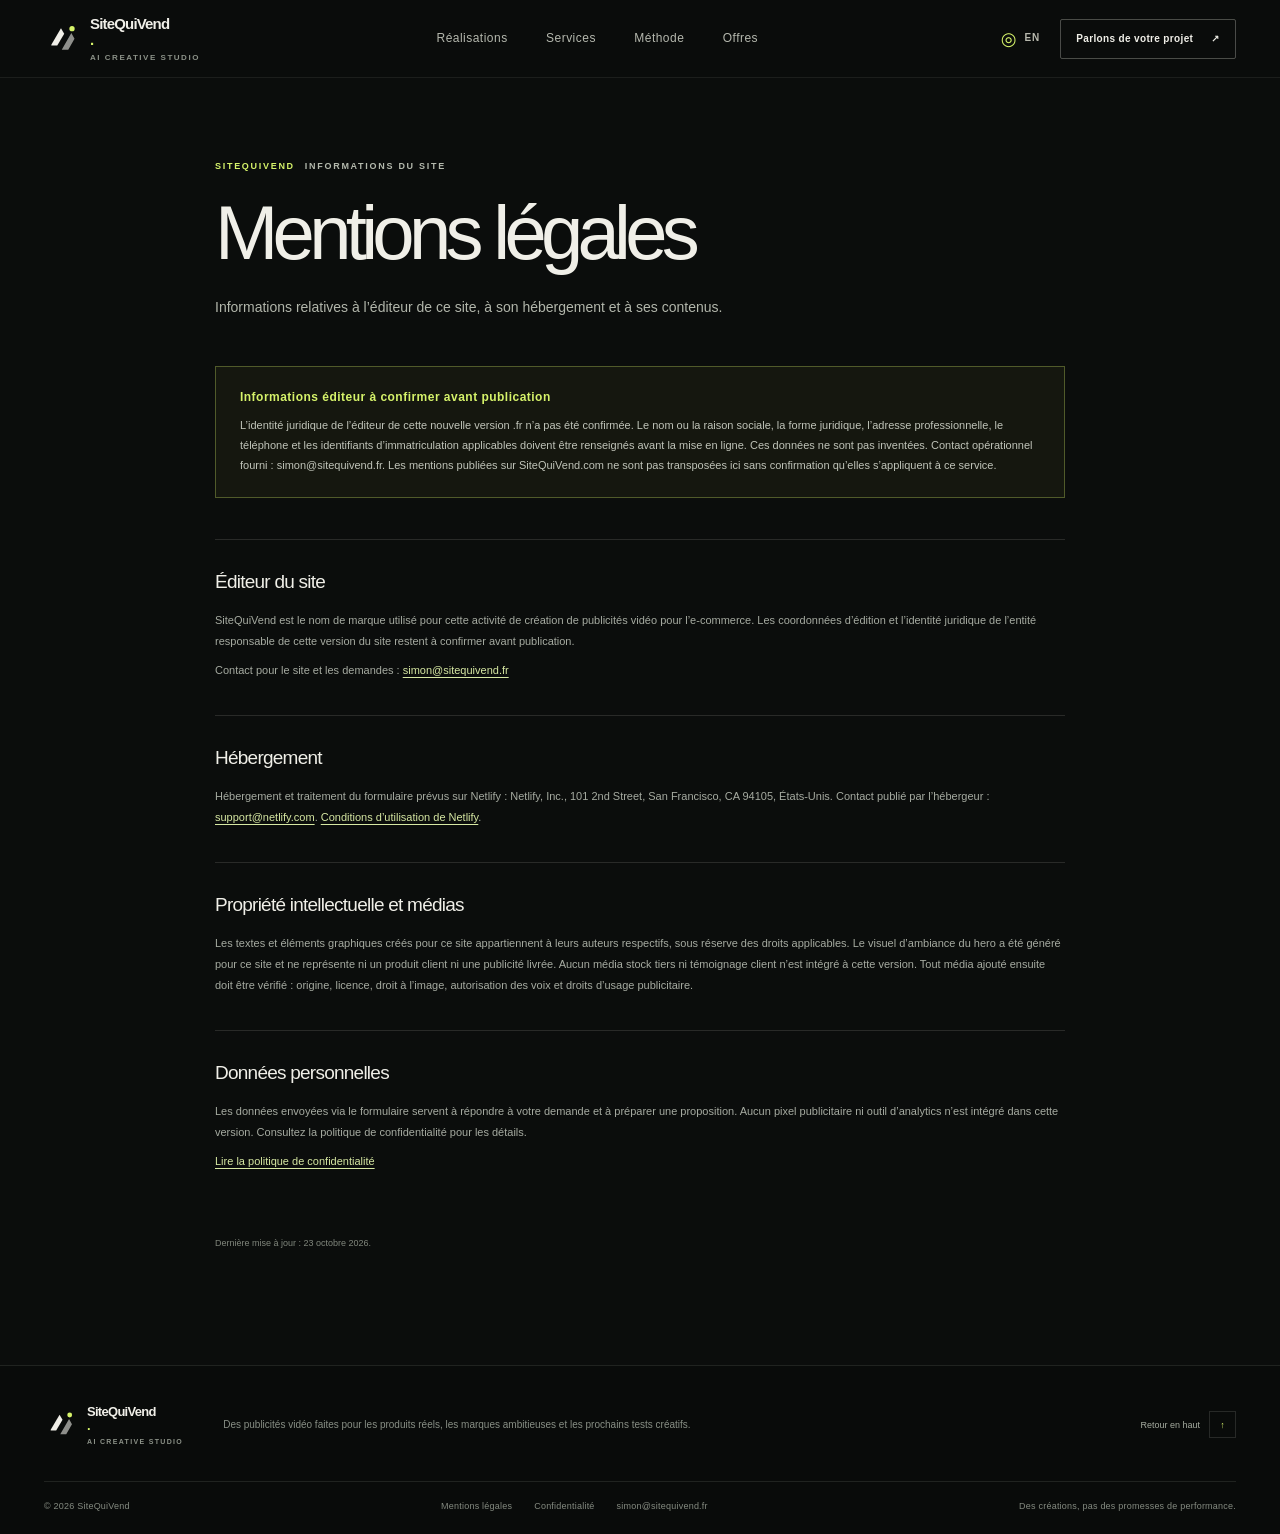
==== mentions-legales.html @ abb5e060 "Build premium bilingual SiteQuiVend video ads site Co-authored-by: arena-agent <297053741+arena-agen" ====
<!DOCTYPE html>
<html lang="fr" data-lang="fr">
<head>
  <meta charset="utf-8">
  <meta name="viewport" content="width=device-width, initial-scale=1">
  <meta name="theme-color" content="#0b0d0c">
  <meta name="description" content="Mentions légales du site SiteQuiVend, hébergement, éditeur et informations sur les médias intégrés.">
  <meta property="og:title" content="Mentions légales | SiteQuiVend">
  <meta property="og:description" content="Informations relatives à l’éditeur, à l’hébergement et aux contenus SiteQuiVend.">
  <meta property="og:type" content="website">
  <link rel="canonical" href="https://sitequivend.fr/mentions-legales.html">
  <link rel="icon" href="/assets/favicon.svg" type="image/svg+xml">
  <link rel="stylesheet" href="/styles.css">
  <script>
    try {
      const requestedLanguage = new URLSearchParams(location.search).get('lang');
      const savedLanguage = localStorage.getItem('sqv-language');
      const initialLanguage = requestedLanguage === 'en' || requestedLanguage === 'fr' ? requestedLanguage : (savedLanguage === 'en' ? 'en' : 'fr');
      document.documentElement.lang = initialLanguage;
      document.documentElement.dataset.lang = initialLanguage;
    } catch (_) { document.documentElement.lang = 'fr'; }
  </script>
  <script src="/site.js" defer></script>
  <title>Mentions légales | SiteQuiVend</title>
</head>
<body class="document-page" data-page="legal">
  <a class="skip-link" href="#main" data-i18n="skipLink">Aller au contenu</a>
  <header class="site-header" id="top">
    <div class="site-header__inner shell">
      <a class="brand" href="/" aria-label="SiteQuiVend — accueil">
        <span class="brand__mark" aria-hidden="true"><svg viewBox="0 0 42 42" fill="none"><path d="M8.5 27.8 19.8 8.5l3.8 6.4-8.1 13.8H8.5Z" fill="currentColor"/><path d="M20.7 33.5 31.9 14l3.7 6.6-7.3 12.9h-7.6Z" fill="currentColor" opacity=".58"/><circle cx="32.7" cy="8.9" r="3.1" fill="#D6F36A"/></svg></span>
        <span class="brand__wordmark">SiteQuiVend<span class="brand__period">.</span><small>AI CREATIVE STUDIO</small></span>
      </a>
      <nav class="main-nav" id="primary-navigation" aria-label="Navigation principale" data-i18n-aria="navigationLabel">
        <a href="/#work" data-i18n="nav.work">Réalisations</a><a href="/#services" data-i18n="nav.services">Services</a><a href="/#process" data-i18n="nav.process">Méthode</a><a href="/#offers" data-i18n="nav.offers">Offres</a>
      </nav>
      <div class="header-actions">
        <button class="language-switch" type="button" data-language-toggle aria-label="Passer en anglais" data-i18n-aria="languageSwitchLabel"><span class="language-switch__globe" aria-hidden="true">◎</span><span data-language-next>EN</span></button>
        <a class="button button--small button--outline header-cta" href="/#contact" data-i18n="nav.cta">Parlons de votre projet <span aria-hidden="true">↗</span></a>
        <button class="menu-toggle" type="button" aria-controls="primary-navigation" aria-expanded="false" data-menu-toggle aria-label="Ouvrir le menu" data-i18n-aria="menu.open"><span></span><span></span></button>
      </div>
    </div>
  </header>

  <main class="document-main" id="main">
    <article class="shell document-wrap">
      <p class="eyebrow"><span class="eyebrow__index">SITEQUIVEND</span><span data-i18n="legal.eyebrow">INFORMATIONS DU SITE</span></p>
      <h1 data-i18n="legal.heading">Mentions légales</h1>
      <p class="document-lead" data-i18n="legal.lead">Informations relatives à l’éditeur de ce site, à son hébergement et à ses contenus.</p>

      <aside class="document-alert" aria-labelledby="legal-alert-title">
        <h2 id="legal-alert-title" data-i18n="legal.alertTitle">Informations éditeur à confirmer avant publication</h2>
        <p data-i18n="legal.alertText">L’identité juridique de l’éditeur de cette nouvelle version .fr n’a pas été confirmée. Le nom ou la raison sociale, la forme juridique, l’adresse professionnelle, le téléphone et les identifiants d’immatriculation applicables doivent être renseignés avant la mise en ligne. Ces données ne sont pas inventées. Contact opérationnel fourni : simon@sitequivend.fr. Les mentions publiées sur SiteQuiVend.com ne sont pas transposées ici sans confirmation qu’elles s’appliquent à ce service.</p>
      </aside>

      <section class="document-section">
        <h2 data-i18n="legal.editorTitle">Éditeur du site</h2>
        <p data-i18n="legal.editorText">SiteQuiVend est le nom de marque utilisé pour cette activité de création de publicités vidéo pour l’e-commerce. Les coordonnées d’édition et l’identité juridique de l’entité responsable de cette version du site restent à confirmer avant publication.</p>
        <p><span data-i18n="legal.contactText">Contact pour le site et les demandes :</span> <a href="mailto:simon@sitequivend.fr">simon@sitequivend.fr</a></p>
      </section>

      <section class="document-section">
        <h2 data-i18n="legal.hostTitle">Hébergement</h2>
        <p><span data-i18n="legal.hostText">Hébergement et traitement du formulaire prévus sur Netlify : Netlify, Inc., 101 2nd Street, San Francisco, CA 94105, États-Unis. Contact publié par l’hébergeur :</span> <a href="mailto:support@netlify.com">support@netlify.com</a>. <a href="https://www.netlify.com/legal/terms-of-use/" target="_blank" rel="noopener noreferrer" data-i18n="legal.hostLink">Conditions d’utilisation de Netlify</a>.</p>
      </section>

      <section class="document-section">
        <h2 data-i18n="legal.ipTitle">Propriété intellectuelle et médias</h2>
        <p data-i18n="legal.ipText">Les textes et éléments graphiques créés pour ce site appartiennent à leurs auteurs respectifs, sous réserve des droits applicables. Le visuel d’ambiance du hero a été généré pour ce site et ne représente ni un produit client ni une publicité livrée. Aucun média stock tiers ni témoignage client n’est intégré à cette version. Tout média ajouté ensuite doit être vérifié : origine, licence, droit à l’image, autorisation des voix et droits d’usage publicitaire.</p>
      </section>

      <section class="document-section">
        <h2 data-i18n="legal.dataTitle">Données personnelles</h2>
        <p data-i18n="legal.dataText">Les données envoyées via le formulaire servent à répondre à votre demande et à préparer une proposition. Aucun pixel publicitaire ni outil d’analytics n’est intégré dans cette version. Consultez la politique de confidentialité pour les détails.</p>
        <p><a href="/confidentialite.html" data-i18n="legal.dataLink">Lire la politique de confidentialité</a></p>
      </section>
      <p class="document-meta" data-i18n="legal.updated">Dernière mise à jour : 23 octobre 2026.</p>
    </article>
  </main>

  <footer class="site-footer">
    <div class="shell">
      <div class="site-footer__main">
        <a class="brand brand--footer" href="/" aria-label="SiteQuiVend — accueil"><span class="brand__mark" aria-hidden="true"><svg viewBox="0 0 42 42" fill="none"><path d="M8.5 27.8 19.8 8.5l3.8 6.4-8.1 13.8H8.5Z" fill="currentColor"/><path d="M20.7 33.5 31.9 14l3.7 6.6-7.3 12.9h-7.6Z" fill="currentColor" opacity=".58"/><circle cx="32.7" cy="8.9" r="3.1" fill="#D6F36A"/></svg></span><span class="brand__wordmark">SiteQuiVend<span class="brand__period">.</span><small>AI CREATIVE STUDIO</small></span></a>
        <p data-i18n="footer.tagline">Des publicités vidéo faites pour les produits réels, les marques ambitieuses et les prochains tests créatifs.</p>
        <a class="footer-top-link" href="#top"><span data-i18n="footer.top">Retour en haut</span><span aria-hidden="true">↑</span></a>
      </div>
      <div class="site-footer__bottom"><span>© <span data-current-year>2026</span> SiteQuiVend</span><div class="footer-links"><a href="/mentions-legales.html" data-i18n="footer.legal">Mentions légales</a><a href="/confidentialite.html" data-i18n="footer.privacy">Confidentialité</a><a href="mailto:simon@sitequivend.fr">simon@sitequivend.fr</a></div><span data-i18n="footer.credit">Des créations, pas des promesses de performance.</span></div>
    </div>
  </footer>
</body>
</html>
---- styles.css ----
@charset "UTF-8";

:root {
  color-scheme: dark;
  --ink: #0b0d0c;
  --ink-2: #101311;
  --surface: #151916;
  --surface-soft: #1a1f1b;
  --paper: #eeede5;
  --paper-muted: #b8b9ae;
  --text: #f0efe8;
  --muted: #a0a49a;
  --muted-dim: #737970;
  --line: rgba(235, 239, 227, .13);
  --line-strong: rgba(235, 239, 227, .24);
  --accent: #d6f36a;
  --accent-dark: #10140c;
  --copper: #c97947;
  --serif: "Iowan Old Style", "Baskerville Old Face", "Palatino Linotype", "Book Antiqua", Georgia, serif;
  --sans: Inter, "Helvetica Neue", Helvetica, Arial, system-ui, sans-serif;
  --shell: min(1240px, calc(100% - 88px));
  --header-height: 78px;
}

* { box-sizing: border-box; }
html { scroll-behavior: smooth; scroll-padding-top: calc(var(--header-height) + 22px); background: var(--ink); }
body { margin: 0; min-width: 320px; background: var(--ink); color: var(--text); font-family: var(--sans); font-size: 15px; line-height: 1.65; -webkit-font-smoothing: antialiased; text-rendering: optimizeLegibility; }
body, button, input, select, textarea { font-family: var(--sans); }
img, svg { display: block; max-width: 100%; }
[hidden] { display: none !important; }
button, input, select, textarea { font: inherit; }
a { color: inherit; text-decoration: none; }
button, a, summary { -webkit-tap-highlight-color: transparent; }
button { color: inherit; }
::selection { background: var(--accent); color: var(--ink); }
.shell { width: var(--shell); margin-inline: auto; }

.skip-link { position: fixed; z-index: 1000; inset: 12px auto auto 12px; transform: translateY(-150%); padding: 11px 16px; background: var(--accent); color: var(--ink); font-weight: 700; border-radius: 2px; }
.skip-link:focus { transform: translateY(0); }

.site-header { position: sticky; z-index: 50; inset-block-start: 0; height: var(--header-height); background: rgba(11, 13, 12, .88); border-bottom: 1px solid rgba(235, 239, 227, .08); backdrop-filter: blur(18px); -webkit-backdrop-filter: blur(18px); }
.site-header__inner { height: 100%; display: flex; align-items: center; justify-content: space-between; gap: 28px; }
.brand { display: inline-flex; align-items: center; gap: 10px; flex: 0 0 auto; color: var(--text); }
.brand__mark { width: 36px; height: 36px; display: grid; place-items: center; color: var(--text); }
.brand__mark svg { width: 100%; height: 100%; }
.brand__wordmark { display: grid; font-size: 15px; line-height: 1.1; font-weight: 720; letter-spacing: -.055em; }
.brand__period { color: var(--accent); }
.brand__wordmark small { margin-top: 5px; color: #8c9288; font-size: 8px; line-height: 1; font-weight: 600; letter-spacing: .19em; }
.main-nav { display: flex; align-items: center; justify-content: center; gap: clamp(18px, 3vw, 42px); margin-inline: auto; }
.main-nav a { position: relative; color: #b5b8ae; font-size: 12px; letter-spacing: .04em; transition: color .2s ease; }
.main-nav a::after { content: ""; position: absolute; inset: auto 0 -7px; height: 1px; background: var(--accent); transform: scaleX(0); transform-origin: right; transition: transform .24s ease; }
.main-nav a:hover, .main-nav a:focus-visible { color: var(--text); }
.main-nav a:hover::after, .main-nav a:focus-visible::after { transform: scaleX(1); transform-origin: left; }
.header-actions { display: flex; align-items: center; gap: 14px; }
.language-switch { display: inline-flex; align-items: center; gap: 7px; min-height: 42px; padding: 0 6px; border: 0; background: none; color: var(--paper-muted); font-size: 10px; font-weight: 700; letter-spacing: .1em; cursor: pointer; transition: color .2s ease; }
.language-switch:hover { color: var(--accent); }
.language-switch__globe { font-size: 18px; line-height: 1; color: var(--accent); }
.menu-toggle { display: none; width: 42px; height: 42px; padding: 11px 9px; border: 1px solid var(--line); background: transparent; cursor: pointer; }
.menu-toggle span { display: block; height: 1px; width: 100%; background: var(--text); transition: transform .2s ease; }
.menu-toggle span + span { margin-top: 6px; width: 72%; margin-left: auto; }
.menu-toggle[aria-expanded="true"] span:first-child { transform: translateY(3.5px) rotate(45deg); }
.menu-toggle[aria-expanded="true"] span + span { width: 100%; transform: translateY(-3.5px) rotate(-45deg); }

.button { display: inline-flex; align-items: center; justify-content: center; gap: 18px; min-height: 55px; padding: 0 22px; border: 1px solid transparent; border-radius: 2px; font-size: 11px; font-weight: 700; line-height: 1.2; letter-spacing: .035em; transition: color .22s ease, background .22s ease, border-color .22s ease, transform .22s ease; cursor: pointer; }
.button:hover { transform: translateY(-2px); }
.button:focus-visible, .language-switch:focus-visible, .menu-toggle:focus-visible, a:focus-visible, summary:focus-visible, input:focus-visible, select:focus-visible, textarea:focus-visible { outline: 2px solid var(--accent); outline-offset: 3px; }
.button--accent { color: var(--accent-dark); background: var(--accent); }
.button--accent:hover { background: #e2ff8a; }
.button--outline { color: var(--text); border-color: rgba(239, 239, 229, .28); background: transparent; }
.button--outline:hover { border-color: var(--accent); color: var(--accent); }
.button--small { min-height: 40px; padding: 0 15px; font-size: 10px; }
.button__arrow { font-size: 16px; font-weight: 400; line-height: .9; transition: transform .2s ease; }
.button:hover .button__arrow { transform: translate(2px, -2px); }
.button--full { width: 100%; justify-content: space-between; }
.text-link { display: inline-flex; align-items: center; gap: 12px; color: var(--text); font-size: 11px; font-weight: 650; transition: color .2s ease; }
.text-link span:last-child { color: var(--accent); font-size: 17px; transition: transform .2s ease; }
.text-link:hover { color: var(--accent); }
.text-link:hover span:last-child { transform: translateY(3px); }
.text-link--small { font-size: 10px; }
.text-link--small span:last-child { font-size: 14px; }

.hero { position: relative; min-height: min(760px, calc(100svh - var(--header-height))); min-height: max(660px, min(760px, calc(100svh - var(--header-height)))); overflow: hidden; isolation: isolate; background: #0c0e0c; }
.hero::before { content: ""; position: absolute; z-index: -1; inset: 0; background: linear-gradient(90deg, rgba(11, 13, 12, .98) 0%, rgba(11, 13, 12, .91) 35%, rgba(11, 13, 12, .32) 67%, rgba(11, 13, 12, .12) 100%), linear-gradient(0deg, rgba(11, 13, 12, .84) 0%, transparent 28%, transparent 76%, rgba(11, 13, 12, .35) 100%); }
.hero__image-wrap { position: absolute; z-index: -2; inset: 0; display: flex; align-items: center; justify-content: flex-end; overflow: hidden; }
.hero__image { position: absolute; right: -1.5%; top: 50%; width: min(79vw, 1320px); height: auto; max-width: none; transform: translateY(-50%); object-fit: cover; object-position: center right; filter: saturate(.85) contrast(1.02); animation: image-arrive 1.5s cubic-bezier(.2,.7,.2,1) both; }
.hero__grid-lines { position: absolute; z-index: -1; inset: 0; opacity: .13; pointer-events: none; background-image: linear-gradient(to right, transparent calc(25% - 1px), rgba(255,255,255,.22) 25%, transparent calc(25% + 1px), transparent calc(50% - 1px), rgba(255,255,255,.18) 50%, transparent calc(50% + 1px), transparent calc(75% - 1px), rgba(255,255,255,.2) 75%, transparent calc(75% + 1px)); mask-image: linear-gradient(90deg, #000, transparent 75%); }
.hero__inner { position: relative; min-height: inherit; display: grid; grid-template-columns: minmax(0, 1.16fr) minmax(230px, .84fr); align-items: center; padding-top: 52px; padding-bottom: 108px; }
.hero__copy { position: relative; z-index: 2; max-width: 735px; padding-top: 10px; }
.eyebrow { display: flex; align-items: center; gap: 10px; margin: 0 0 26px; color: #b4b9ad; font-size: 9px; font-weight: 700; letter-spacing: .19em; line-height: 1.4; }
.eyebrow__dot { width: 6px; height: 6px; border-radius: 50%; background: var(--accent); box-shadow: 0 0 13px rgba(214, 243, 106, .65); }
.eyebrow__index { color: var(--accent); }
.hero h1 { max-width: 740px; margin: 0; font-size: clamp(48px, 6.5vw, 88px); font-weight: 560; letter-spacing: -.072em; line-height: .99; }
.hero__italic { color: var(--accent); font-family: var(--serif); font-weight: 400; font-style: italic; letter-spacing: -.075em; }
.hero__lead { max-width: 480px; margin: 28px 0 0; color: #c5c7be; font-size: 14px; line-height: 1.8; }
.hero__actions { display: flex; align-items: center; gap: 30px; margin-top: 31px; }
.hero__footnote { display: flex; align-items: center; gap: 9px; margin-top: 28px; color: #8b9087; font-size: 9px; letter-spacing: .05em; }
.hero__footnote-mark { color: var(--accent); font-size: 15px; }
.hero__side { align-self: end; justify-self: end; width: min(290px, 100%); margin-bottom: 25px; padding: 17px 0 0 21px; border-left: 1px solid rgba(232, 236, 223, .33); text-shadow: 0 2px 16px rgba(0,0,0,.5); }
.hero__side-top { display: flex; justify-content: space-between; gap: 20px; color: #d4d3c9; font-size: 8px; font-weight: 650; letter-spacing: .14em; }
.hero__side-top span:first-child { color: var(--accent); }
.hero__specs { display: flex; gap: 35px; margin-top: 25px; }
.hero__spec { display: grid; }
.hero__spec strong { font-size: 25px; font-weight: 480; letter-spacing: -.055em; line-height: 1.15; }
.hero__spec strong span { color: var(--accent); font-size: 17px; }
.hero__spec small { margin-top: 4px; color: #bdc0b7; font-size: 9px; letter-spacing: .04em; }
.hero__image-caption { display: flex; align-items: center; gap: 8px; margin-top: 29px; color: #bdc0b7; font-size: 8px; letter-spacing: .055em; }
.caption-line { width: 20px; height: 1px; background: var(--accent); }
.hero__scroll { position: absolute; left: calc((100% - var(--shell)) / 2); bottom: 30px; display: flex; align-items: center; gap: 12px; color: #848a80; font-size: 8px; letter-spacing: .22em; }
.hero__scroll span:first-child { width: 1px; height: 35px; background: linear-gradient(var(--accent), transparent); animation: scroll-hint 1.4s ease-in-out infinite; }

.ticker { overflow: hidden; border-block: 1px solid var(--line); background: #101311; }
.ticker__track { width: max-content; min-height: 57px; display: flex; align-items: center; gap: 29px; padding-inline: 15px; animation: ticker 40s linear infinite; }
.ticker__track span { color: #d7d9d1; font-size: 9px; font-weight: 680; letter-spacing: .19em; white-space: nowrap; }
.ticker__track i { width: 6px; height: 6px; flex: 0 0 6px; border: 1px solid var(--accent); border-radius: 50%; }

.section { padding: 125px 0; }
.work-section { background: var(--ink); }
.section-heading { margin-bottom: 50px; }
.section-heading--split { display: grid; grid-template-columns: 1.15fr .75fr; align-items: end; gap: 100px; }
.section-heading--split .section-heading__aside { max-width: 390px; padding-bottom: 8px; }
.section-heading__aside p { margin: 0 0 23px; color: var(--muted); font-size: 12px; line-height: 1.85; }
.section-heading h2, .process-intro h2, .faq-heading h2, .contact-copy h2 { max-width: 780px; margin: 0; color: var(--text); font-size: clamp(40px, 5.1vw, 65px); font-weight: 540; letter-spacing: -.07em; line-height: 1.03; }
.heading-serif { color: #d4d5c9; font-family: var(--serif); font-weight: 400; font-style: italic; letter-spacing: -.065em; }
.section-intro { max-width: 570px; margin: 24px 0 0; color: var(--muted); font-size: 13px; line-height: 1.85; }
.tiny-status { display: inline-flex; align-items: center; gap: 8px; color: #a5aa9e; font-size: 8px; font-weight: 650; letter-spacing: .13em; }
.tiny-status__dot { width: 6px; height: 6px; border-radius: 50%; background: var(--accent); }

.work-grid { display: grid; grid-template-columns: repeat(2, minmax(0, 1fr)); gap: 38px 22px; }
.work-card { min-width: 0; }
.work-card--feature { grid-column: 1 / -1; }
.work-card__visual { position: relative; min-height: 280px; aspect-ratio: 1.25 / 1; overflow: hidden; isolation: isolate; border: 1px solid rgba(234, 238, 226, .11); background: #131614; }
.work-card--feature .work-card__visual { min-height: 365px; aspect-ratio: 2.5 / 1; }
.work-card__visual::before { content: ""; position: absolute; z-index: -1; inset: 0; opacity: .55; background: repeating-linear-gradient(135deg, rgba(255,255,255,.025) 0 1px, transparent 1px 8px); }
.work-card__visual--brand { background: radial-gradient(ellipse at 73% 47%, rgba(186, 103, 56, .27), transparent 39%), linear-gradient(112deg, #151714 0%, #171714 45%, #211713 100%); }
.work-card__visual--ugc { background: radial-gradient(ellipse at 57% 45%, rgba(199, 216, 146, .16), transparent 41%), linear-gradient(135deg, #171a17, #121613 70%, #131715); }
.work-card__visual--morph { background: radial-gradient(ellipse at 46% 56%, rgba(110, 117, 168, .19), transparent 42%), linear-gradient(132deg, #151716, #17191c 55%, #111312); }
.work-card__visual-top, .work-card__visual-bottom { position: absolute; z-index: 2; left: 20px; right: 20px; display: flex; justify-content: space-between; align-items: center; color: #a6aaa0; font-size: 8px; font-weight: 650; letter-spacing: .15em; }
.work-card__visual-top { top: 17px; }
.work-card__visual-bottom { bottom: 16px; color: #c4c6bd; }
.work-card__number { color: var(--accent); font-size: 10px; }
.work-card__slot { display: inline-flex; align-items: center; gap: 7px; color: #d3d4cc; }
.work-card__slot i { width: 5px; height: 5px; border-radius: 50%; background: var(--accent); }
.work-graphic { position: absolute; inset: 0; display: grid; place-items: center; }
.work-graphic--brand { overflow: hidden; }
.work-graphic__ring { position: absolute; width: clamp(205px, 32vw, 410px); aspect-ratio: 1; border: 1px solid rgba(222, 185, 148, .28); border-radius: 50%; box-shadow: 0 0 60px rgba(191, 107, 58, .08), inset 0 0 40px rgba(188, 116, 68, .07); }
.work-graphic__ring::after { content: ""; position: absolute; inset: 11%; border: 1px solid rgba(222, 185, 148, .12); border-radius: inherit; }
.work-graphic__line { position: absolute; width: 74%; height: 1px; background: linear-gradient(90deg, transparent, rgba(228, 190, 153, .4), transparent); transform: rotate(-24deg); }
.work-graphic__word { color: rgba(239, 226, 209, .73); font-family: var(--serif); font-size: clamp(90px, 13vw, 190px); font-weight: 400; letter-spacing: -.11em; line-height: 1; }
.work-graphic__timer { position: absolute; top: 28%; right: 23%; padding: 9px 13px; border: 1px solid rgba(230, 227, 215, .32); color: #e6e1d6; font-size: 10px; letter-spacing: .1em; }
.work-graphic--ugc { transform: translateY(4px); }
.ugc-orbit { position: absolute; width: 170px; aspect-ratio: 1; border: 1px solid rgba(214, 243, 106, .24); border-radius: 44% 56% 52% 48%; transform: rotate(42deg); animation: slow-orbit 16s linear infinite; }
.ugc-orbit--inner { width: 122px; border-color: rgba(214, 243, 106, .43); border-radius: 53% 47% 43% 57%; transform: rotate(-26deg); animation-direction: reverse; }
.ugc-core { display: grid; place-items: center; width: 75px; height: 75px; border: 1px solid rgba(214, 243, 106, .42); border-radius: 50%; color: var(--accent); font-family: var(--serif); font-size: 24px; font-style: italic; }
.ugc-caption { position: absolute; margin-top: 163px; color: #9aa094; font-size: 8px; letter-spacing: .23em; }
.morph-frame { position: absolute; width: 112px; height: 156px; border: 1px solid rgba(191, 197, 230, .47); border-radius: 54px 54px 3px 3px; transform: rotate(-24deg) translateX(-62px) scale(.82); opacity: .35; }
.morph-frame--two { transform: rotate(0deg) translateX(0) scale(.92); opacity: .58; border-color: rgba(214, 243, 106, .45); }
.morph-frame--three { transform: rotate(24deg) translateX(62px) scale(1.02); opacity: .35; }
.morph-center { z-index: 1; display: grid; place-items: center; width: 43px; height: 43px; border-radius: 50%; background: rgba(214, 243, 106, .95); color: #151810; font-size: 17px; box-shadow: 0 0 22px rgba(214,243,106,.14); }
.work-card__copy { display: flex; align-items: flex-start; justify-content: space-between; gap: 22px; padding: 19px 2px 0; }
.work-card__category { margin: 0 0 7px; color: var(--accent); font-size: 8px; font-weight: 700; letter-spacing: .16em; }
.work-card__copy h3 { margin: 0; font-size: 17px; font-weight: 560; letter-spacing: -.035em; }
.work-card__copy > p { max-width: 270px; margin: 1px 0 0; color: #8f958b; font-size: 10px; line-height: 1.65; }
.work-card--feature .work-card__copy h3 { font-size: 20px; }
.work-card--feature .work-card__copy > p { max-width: 320px; }
.work-note { display: flex; align-items: flex-start; gap: 11px; margin-top: 38px; padding-top: 22px; border-top: 1px solid var(--line); color: #858b81; }
.work-note > span { color: var(--accent); font-size: 15px; }
.work-note p { max-width: 590px; margin: 0 auto 0 0; font-size: 10px; line-height: 1.7; }
.work-note .text-link { margin-left: 20px; white-space: nowrap; }

.services-section { padding-top: 110px; background: #111412; border-top: 1px solid rgba(235,239,227,.06); }
.services-section .section-heading { max-width: 810px; }
.service-grid { display: grid; grid-template-columns: repeat(2, minmax(0, 1fr)); border-top: 1px solid var(--line); border-left: 1px solid var(--line); }
.service-card { position: relative; min-height: 285px; padding: 29px 34px 27px; border-right: 1px solid var(--line); border-bottom: 1px solid var(--line); transition: background .3s ease; }
.service-card:hover { background: rgba(235,239,227,.025); }
.service-card__top { display: flex; align-items: flex-start; justify-content: space-between; gap: 20px; color: #939990; font-size: 8px; font-weight: 700; letter-spacing: .17em; }
.service-card__top svg { width: 47px; height: 47px; color: var(--accent); stroke-width: 1; }
.service-card h3 { max-width: 400px; margin: 28px 0 11px; font-size: clamp(18px, 2vw, 23px); font-weight: 530; letter-spacing: -.045em; line-height: 1.2; }
.service-card p { max-width: 480px; margin: 0; color: #a0a49a; font-size: 11px; line-height: 1.8; }
.service-card__tags { display: flex; flex-wrap: wrap; gap: 7px; margin-top: 21px; }
.service-card__tags span { padding: 5px 9px; border: 1px solid rgba(235,239,227,.14); color: #acb0a6; font-size: 8px; letter-spacing: .035em; }

.process-section { padding: 122px 0; background: #e8e6dc; color: #171a16; }
.process-section .eyebrow { color: #656b5e; }
.process-section .eyebrow__index { color: #526d25; }
.process-intro h2 { color: #151814; }
.process-intro .heading-serif { color: #667a38; }
.process-intro > p:not(.eyebrow) { max-width: 460px; margin: 25px 0 0; color: #555b50; font-size: 12px; line-height: 1.9; }
.process-intro .process-aside { margin-top: 17px !important; color: #62675e !important; font-size: 10px !important; }
.process-layout { display: grid; grid-template-columns: .83fr 1.17fr; gap: 10%; align-items: start; }
.process-board { padding-top: 11px; }
.process-flow { display: flex; flex-wrap: wrap; align-items: center; gap: 10px; padding: 16px 0 21px; border-top: 1px solid rgba(23,26,22,.25); border-bottom: 1px solid rgba(23,26,22,.25); color: #22271e; font-size: 8px; font-weight: 700; letter-spacing: .055em; }
.process-flow i { color: #768b41; font-size: 14px; font-style: normal; }
.process-steps { margin: 0; padding: 0; list-style: none; }
.process-steps li { display: grid; grid-template-columns: 34px 1fr 16px; gap: 16px; align-items: start; padding: 22px 0 20px; border-bottom: 1px solid rgba(23,26,22,.18); }
.process-steps__number { padding-top: 3px; color: #526d25; font-size: 9px; font-weight: 730; letter-spacing: .08em; }
.process-steps h3 { margin: 0; color: #171a16; font-size: 15px; font-weight: 650; letter-spacing: -.025em; }
.process-steps p { max-width: 490px; margin: 6px 0 0; color: #5c6258; font-size: 10px; line-height: 1.8; }
.process-steps__icon { color: #8d9b69; font-size: 15px; }

.offers-section { padding: 122px 0 110px; background: var(--ink); }
.section-heading--center { display: grid; justify-items: center; text-align: center; margin-bottom: 54px; }
.section-heading--center .eyebrow { justify-content: center; }
.section-heading--center .section-intro { margin-top: 17px; }
.offers-grid { display: grid; grid-template-columns: repeat(2, minmax(0, 1fr)); gap: 18px; max-width: 990px; margin: 0 auto; }
.offer-card { position: relative; display: flex; flex-direction: column; min-height: 505px; padding: 34px 38px 31px; border: 1px solid rgba(235,239,227,.14); background: #121512; }
.offer-card--featured { border-color: rgba(214,243,106,.43); background: linear-gradient(144deg, #1a1e17, #121512 72%); }
.offer-card__top { display: flex; align-items: center; justify-content: space-between; gap: 12px; }
.offer-card__tag { color: var(--accent); font-size: 8px; font-weight: 720; letter-spacing: .17em; }
.offer-card__index { color: #8a9187; font-size: 9px; letter-spacing: .1em; }
.offer-card h3 { margin: 29px 0 13px; font-size: 23px; font-weight: 550; letter-spacing: -.045em; }
.offer-card__price { display: flex; align-items: baseline; gap: 14px; min-height: 57px; }
.offer-card__price strong { color: var(--text); font-size: 39px; font-weight: 540; letter-spacing: -.07em; line-height: 1; white-space: nowrap; }
.offer-card__price strong span { color: var(--accent); font-size: 25px; }
.offer-card__price > span { color: #8e958a; font-size: 9px; }
.offer-card__price--custom strong { color: var(--accent); font-size: 27px; letter-spacing: -.04em; }
.offer-card__desc { min-height: 45px; margin: 17px 0 19px; color: #a5aa9f; font-size: 10px; line-height: 1.75; }
.offer-list { display: grid; gap: 12px; margin: 0 0 28px; padding: 20px 0 25px; border-top: 1px solid var(--line); list-style: none; }
.offer-list li { position: relative; padding-left: 20px; color: #d2d5ca; font-size: 10px; }
.offer-list li::before { content: "↗"; position: absolute; left: 0; top: 0; color: var(--accent); font-size: 11px; }
.offer-card .button { margin-top: auto; }
.payment-note { display: flex; justify-content: center; align-items: flex-start; gap: 9px; max-width: 720px; margin: 28px auto 0; color: #82877e; text-align: center; font-size: 9px; line-height: 1.7; }
.payment-note span:first-child { color: var(--accent); }

.faq-section { padding: 99px 0 112px; background: #111412; border-top: 1px solid rgba(235,239,227,.07); }
.faq-layout { display: grid; grid-template-columns: .74fr 1.26fr; gap: 10%; align-items: start; }
.faq-heading h2 { font-size: clamp(39px, 4vw, 55px); }
.faq-heading > p:last-child { max-width: 330px; margin: 22px 0 0; color: #a0a49a; font-size: 11px; line-height: 1.85; }
.faq-list { border-top: 1px solid var(--line-strong); }
.faq-list details { border-bottom: 1px solid var(--line); }
.faq-list summary { position: relative; display: flex; justify-content: space-between; align-items: center; gap: 18px; padding: 21px 0; color: #e6e6dd; font-size: 12px; font-weight: 560; cursor: pointer; list-style: none; }
.faq-list summary::-webkit-details-marker { display: none; }
.faq-list summary span { color: var(--accent); font-size: 18px; font-weight: 350; transition: transform .2s ease; }
.faq-list details[open] summary span { transform: rotate(45deg); }
.faq-list details > p { max-width: 650px; margin: -4px 0 22px; padding-right: 36px; color: #a1a69c; font-size: 10px; line-height: 1.85; }

.contact-section { position: relative; overflow: hidden; padding: 122px 0 116px; isolation: isolate; background: #0d100e; }
.contact-section::before { content: ""; position: absolute; z-index: -1; inset: 0; opacity: .28; background-image: linear-gradient(rgba(235,239,227,.05) 1px, transparent 1px), linear-gradient(90deg, rgba(235,239,227,.05) 1px, transparent 1px); background-size: 72px 72px; mask-image: linear-gradient(90deg, #000, transparent 94%); }
.contact-section__orb { position: absolute; z-index: -1; width: 400px; height: 400px; right: -150px; bottom: -210px; border: 1px solid rgba(214,243,106,.12); border-radius: 50%; box-shadow: 0 0 0 40px rgba(214,243,106,.015), 0 0 0 80px rgba(214,243,106,.012); }
.contact-layout { display: grid; grid-template-columns: .82fr 1.18fr; gap: 9%; align-items: start; }
.contact-copy { position: sticky; top: calc(var(--header-height) + 40px); }
.contact-copy h2 { font-size: clamp(43px, 4.4vw, 60px); }
.contact-copy__lead { max-width: 420px; margin: 25px 0 0; color: #a9ada3; font-size: 12px; line-height: 1.9; }
.contact-email { display: grid; gap: 7px; margin-top: 39px; }
.contact-email__label { color: #858b81; font-size: 9px; letter-spacing: .12em; text-transform: uppercase; }
.contact-email a { width: fit-content; color: var(--accent); font-family: var(--serif); font-size: 20px; font-style: italic; }
.contact-email a span { display: inline-block; margin-left: 6px; font-family: var(--sans); font-size: 13px; transition: transform .2s ease; }
.contact-email a:hover span { transform: translate(2px, -2px); }
.contact-smallprint { max-width: 365px; margin: 21px 0 0; color: #767d73; font-size: 9px; line-height: 1.8; }
.contact-decoration { display: flex; gap: 10px; margin-top: 62px; color: #50564d; font-size: 8px; letter-spacing: .21em; }
.contact-decoration span:nth-child(even) { color: var(--accent); }
.brief-form { padding: 30px 32px 27px; border: 1px solid rgba(235,239,227,.16); background: rgba(20, 24, 21, .92); box-shadow: 0 25px 75px rgba(0,0,0,.2); }
.brief-form__heading { display: flex; justify-content: space-between; align-items: flex-start; gap: 20px; padding-bottom: 22px; border-bottom: 1px solid var(--line); }
.brief-form__step { padding-top: 4px; color: var(--accent); font-size: 8px; font-weight: 700; letter-spacing: .14em; }
.brief-form h3 { margin: 0; color: var(--text); font-size: 19px; font-weight: 540; letter-spacing: -.04em; }
.form-grid { display: grid; grid-template-columns: repeat(2, minmax(0, 1fr)); gap: 18px 16px; padding-top: 22px; }
.form-field { display: flex; min-width: 0; flex-direction: column; gap: 7px; }
.form-field--full { grid-column: 1 / -1; }
.form-field label { display: flex; align-items: baseline; gap: 4px; color: #d5d8ce; font-size: 9px; font-weight: 620; letter-spacing: .025em; }
.form-field label b { color: var(--accent); font-size: 10px; font-weight: 600; }
.form-field .optional { margin-left: auto; color: #858b80; font-size: 8px; font-weight: 400; }
.form-field input, .form-field select, .form-field textarea { width: 100%; min-height: 43px; padding: 10px 12px; border: 1px solid rgba(235,239,227,.16); border-radius: 0; outline: none; background: #111512; color: var(--text); font-size: 10px; line-height: 1.5; transition: border-color .2s ease, background .2s ease; }
.form-field input::placeholder, .form-field textarea::placeholder { color: #92998f; opacity: 1; }
.form-field input:focus, .form-field select:focus, .form-field textarea:focus { border-color: rgba(214,243,106,.74); background: #141915; }
.form-field select { padding-right: 32px; color: #bdc1b6; cursor: pointer; }
.form-field select:invalid { color: #92998f; }
.form-field select option { background: #141815; color: var(--text); }
.form-field textarea { min-height: 103px; resize: vertical; }
.form-privacy { margin: 18px 0 0; color: #878d83; font-size: 8px; line-height: 1.7; }
.form-privacy a { color: #d8e6aa; text-decoration: underline; text-underline-offset: 3px; }
.form-privacy a:hover { color: var(--accent); }
.brief-form__bottom { display: flex; align-items: center; justify-content: space-between; gap: 18px; margin-top: 17px; }
.button--form { min-height: 48px; font-size: 10px; }
.form-required { color: #858b81; font-size: 8px; }
.form-status { min-height: 0; margin: 0; color: var(--accent); font-size: 9px; }
.form-status:not(:empty) { margin-top: 12px; }
.visually-hidden { position: absolute !important; width: 1px !important; height: 1px !important; padding: 0 !important; margin: -1px !important; overflow: hidden !important; clip: rect(0, 0, 0, 0) !important; white-space: nowrap !important; border: 0 !important; }

.site-footer { padding: 39px 0 20px; background: #090b0a; border-top: 1px solid rgba(235,239,227,.1); }
.site-footer__main { display: grid; grid-template-columns: auto 1fr auto; align-items: center; gap: 40px; padding-bottom: 36px; }
.brand--footer .brand__mark { width: 33px; height: 33px; }
.brand--footer .brand__wordmark { font-size: 13px; }
.brand--footer .brand__wordmark small { font-size: 7px; }
.site-footer__main > p { max-width: 490px; margin: 0; color: #888f85; font-size: 10px; line-height: 1.8; }
.footer-top-link { display: inline-flex; align-items: center; gap: 9px; color: #a6aca0; font-size: 9px; transition: color .2s ease; }
.footer-top-link span:last-child { display: grid; place-items: center; width: 27px; height: 27px; border: 1px solid var(--line); color: var(--accent); transition: transform .2s ease, border-color .2s ease; }
.footer-top-link:hover { color: var(--accent); }
.footer-top-link:hover span:last-child { transform: translateY(-2px); border-color: var(--accent); }
.site-footer__bottom { display: flex; justify-content: space-between; align-items: center; gap: 20px; padding-top: 17px; border-top: 1px solid rgba(235,239,227,.1); color: #858b81; font-size: 9px; letter-spacing: .025em; }
.footer-links { display: flex; gap: 22px; }
.footer-links a { transition: color .2s ease; }
.footer-links a:hover { color: var(--accent); }

/* Simple, elegant document pages */
.document-page { min-height: 100vh; }
.document-main { min-height: calc(100vh - 190px); padding: 82px 0 105px; }
.document-wrap { max-width: 850px; }
.document-wrap .eyebrow { margin-bottom: 22px; }
.document-wrap h1 { margin: 0; font-size: clamp(45px, 7vw, 76px); font-weight: 540; letter-spacing: -.075em; line-height: 1; }
.document-lead { max-width: 720px; margin: 24px 0 46px; color: #b2b6ab; font-size: 14px; line-height: 1.85; }
.document-alert { margin: 0 0 41px; padding: 21px 24px; border: 1px solid rgba(214,243,106,.3); background: rgba(214,243,106,.045); }
.document-alert h2 { margin: 0 0 8px; color: var(--accent); font-size: 12px; font-weight: 700; letter-spacing: .04em; }
.document-alert p { margin: 0; color: #c0c4b9; font-size: 11px; line-height: 1.8; }
.document-section { padding: 26px 0; border-top: 1px solid var(--line); }
.document-section h2 { margin: 0 0 13px; font-size: 19px; font-weight: 540; letter-spacing: -.04em; }
.document-section p, .document-section li { color: #a6aba1; font-size: 11px; line-height: 1.9; }
.document-section p { margin: 8px 0; }
.document-section ul { display: grid; gap: 7px; padding-left: 18px; }
.document-section a { color: #d7e8a3; text-decoration: underline; text-underline-offset: 3px; }
.document-section a:hover { color: var(--accent); }
.document-meta { margin-top: 30px; color: #81877d; font-size: 9px; }
.thank-you { display: grid; min-height: calc(100vh - var(--header-height) - 160px); align-content: center; padding: 75px 0; }
.thank-you__mark { display: grid; place-items: center; width: 56px; height: 56px; margin-bottom: 27px; border: 1px solid rgba(214,243,106,.4); border-radius: 50%; color: var(--accent); font-size: 22px; }
.thank-you h1 { max-width: 760px; margin: 0; font-size: clamp(48px, 8vw, 86px); font-weight: 550; letter-spacing: -.075em; line-height: .98; }
.thank-you > p { max-width: 580px; margin: 24px 0 0; color: #aab0a5; font-size: 13px; line-height: 1.8; }
.thank-you__actions { display: flex; flex-wrap: wrap; gap: 16px; margin-top: 29px; }

html.js-enabled [data-reveal] { opacity: 0; transform: translateY(20px); transition: opacity .72s cubic-bezier(.2,.7,.2,1), transform .72s cubic-bezier(.2,.7,.2,1); }
html.js-enabled [data-reveal].is-visible { opacity: 1; transform: translateY(0); }
[data-reveal-delay="90"] { transition-delay: .09s; }
[data-reveal-delay="100"] { transition-delay: .1s; }
[data-reveal-delay="120"] { transition-delay: .12s; }
[data-reveal-delay="180"] { transition-delay: .18s; }

@keyframes image-arrive { from { opacity: .4; transform: translate(28px, -50%) scale(1.025); } to { opacity: 1; transform: translate(0, -50%) scale(1); } }
@keyframes scroll-hint { 0%, 100% { opacity: .45; transform: scaleY(.75); transform-origin: top; } 50% { opacity: 1; transform: scaleY(1); transform-origin: top; } }
@keyframes ticker { to { transform: translateX(-50%); } }
@keyframes slow-orbit { to { transform: rotate(402deg); } }

@media (max-width: 1020px) {
  :root { --shell: min(100% - 56px, 900px); }
  .main-nav { gap: 19px; }
  .main-nav a { font-size: 11px; }
  .header-actions { gap: 9px; }
  .header-cta { padding-inline: 11px; }
  .hero { min-height: 650px; }
  .hero__image { right: -13%; width: 92vw; }
  .hero__inner { grid-template-columns: minmax(0, 1.1fr) minmax(180px, .7fr); }
  .section-heading--split { gap: 50px; }
  .process-layout { gap: 6%; }
  .contact-layout { gap: 5%; }
  .contact-copy h2 { font-size: clamp(41px, 5vw, 54px); }
}

@media (max-width: 760px) {
  :root { --shell: calc(100% - 40px); --header-height: 68px; }
  body { font-size: 14px; }
  .site-header__inner { gap: 13px; }
  .brand { gap: 7px; }
  .brand__mark { width: 31px; height: 31px; }
  .brand__wordmark { font-size: 13px; }
  .brand__wordmark small { margin-top: 4px; font-size: 7px; letter-spacing: .15em; }
  .main-nav { position: absolute; display: none; inset: calc(var(--header-height) - 1px) 0 auto; padding: 10px 20px 20px; border-bottom: 1px solid var(--line); background: rgba(11,13,12,.98); box-shadow: 0 18px 30px rgba(0,0,0,.22); }
  .main-nav.is-open { display: grid; gap: 0; }
  .main-nav a { padding: 13px 0; border-bottom: 1px solid rgba(235,239,227,.08); font-size: 13px; }
  .main-nav a::after { display: none; }
  .header-actions { margin-left: auto; gap: 10px; }
  .language-switch { min-height: 38px; gap: 5px; padding-inline: 3px; font-size: 9px; }
  .language-switch__globe { font-size: 16px; }
  .header-cta { display: none; }
  .menu-toggle { display: block; width: 38px; height: 38px; }
  .hero { min-height: unset; }
  .hero::before { background: linear-gradient(90deg, rgba(11,13,12,.92), rgba(11,13,12,.38)), linear-gradient(0deg, rgba(11,13,12,.96) 0%, rgba(11,13,12,.56) 53%, rgba(11,13,12,.12) 100%); }
  .hero__image-wrap { align-items: flex-start; }
  .hero__image { top: 12%; right: -36%; width: 140%; transform: none; animation: image-arrive-mobile 1.4s cubic-bezier(.2,.7,.2,1) both; }
  .hero__inner { display: flex; min-height: 695px; flex-direction: column; align-items: stretch; justify-content: center; padding-top: 93px; padding-bottom: 112px; }
  .hero__copy { max-width: 620px; padding-top: 0; }
  .eyebrow { gap: 8px; margin-bottom: 20px; font-size: 8px; letter-spacing: .16em; }
  .hero h1 { max-width: 590px; font-size: clamp(46px, 10vw, 72px); line-height: .98; }
  .hero__lead { max-width: 460px; margin-top: 22px; font-size: 12px; line-height: 1.8; }
  .hero__actions { flex-wrap: wrap; gap: 19px; margin-top: 26px; }
  .button { min-height: 51px; padding-inline: 17px; font-size: 10px; }
  .hero__footnote { margin-top: 23px; font-size: 8px; }
  .hero__side { align-self: flex-end; width: 100%; max-width: 380px; margin: 49px 0 0; padding: 12px 0 0 14px; }
  .hero__side-top { font-size: 7px; }
  .hero__specs { gap: 30px; margin-top: 13px; }
  .hero__spec strong { font-size: 19px; }
  .hero__spec small { font-size: 8px; }
  .hero__image-caption { margin-top: 14px; font-size: 7px; }
  .hero__scroll { left: 20px; bottom: 18px; gap: 8px; font-size: 7px; }
  .hero__scroll span:first-child { height: 24px; }
  .ticker__track { min-height: 48px; gap: 21px; }
  .ticker__track span { font-size: 8px; }
  .section { padding: 83px 0; }
  .section-heading { margin-bottom: 32px; }
  .section-heading--split { display: block; }
  .section-heading--split .section-heading__aside { max-width: 540px; margin-top: 21px; }
  .section-heading__aside p { margin-bottom: 14px; font-size: 11px; }
  .section-heading h2, .process-intro h2, .faq-heading h2, .contact-copy h2 { font-size: clamp(39px, 8vw, 56px); }
  .section-intro { margin-top: 17px; font-size: 11px; }
  .work-grid { gap: 29px 16px; }
  .work-card--feature .work-card__visual { min-height: 240px; aspect-ratio: 1.3 / 1; }
  .work-card__visual { min-height: 210px; aspect-ratio: 1 / 1.08; }
  .work-card__visual-top, .work-card__visual-bottom { left: 12px; right: 12px; font-size: 7px; }
  .work-card__visual-top { top: 12px; }
  .work-card__visual-bottom { bottom: 12px; }
  .work-card__copy { display: block; padding-top: 14px; }
  .work-card__copy h3 { font-size: 15px; }
  .work-card__copy > p { margin-top: 8px; font-size: 9px; }
  .work-card--feature .work-card__copy h3 { font-size: 17px; }
  .work-card--feature .work-card__copy > p { max-width: none; }
  .work-card__category { font-size: 7px; line-height: 1.5; }
  .work-graphic__ring { width: clamp(190px, 58vw, 300px); }
  .work-graphic__word { font-size: clamp(95px, 23vw, 150px); }
  .work-graphic__timer { top: 26%; right: 14%; }
  .work-note { flex-wrap: wrap; margin-top: 27px; padding-top: 17px; }
  .work-note p { flex-basis: calc(100% - 30px); font-size: 9px; }
  .work-note .text-link { margin-left: 26px; }
  .services-section { padding-top: 82px; }
  .service-grid { grid-template-columns: 1fr; }
  .service-card { min-height: auto; padding: 24px 21px 23px; }
  .service-card__top svg { width: 39px; height: 39px; }
  .service-card h3 { margin-top: 18px; font-size: 20px; }
  .service-card p { font-size: 10px; }
  .process-section { padding: 83px 0; }
  .process-layout { grid-template-columns: 1fr; gap: 35px; }
  .process-intro > p:not(.eyebrow) { margin-top: 19px; font-size: 11px; }
  .process-board { padding-top: 0; }
  .process-flow { gap: 8px; padding-block: 14px; font-size: 7px; line-height: 1.6; }
  .process-flow i { font-size: 12px; }
  .process-steps li { grid-template-columns: 29px 1fr 14px; gap: 11px; padding-block: 18px; }
  .process-steps h3 { font-size: 13px; }
  .process-steps p { font-size: 9px; }
  .offers-section { padding: 83px 0 78px; }
  .section-heading--center { margin-bottom: 34px; }
  .offers-grid { grid-template-columns: 1fr; gap: 13px; }
  .offer-card { min-height: unset; padding: 27px 24px 23px; }
  .offer-card h3 { margin-top: 23px; font-size: 21px; }
  .offer-card__price strong { font-size: 35px; }
  .offer-card__desc { min-height: unset; margin: 15px 0 14px; }
  .offer-list { gap: 10px; padding: 17px 0 20px; }
  .offer-list li { font-size: 9px; }
  .payment-note { font-size: 8px; }
  .faq-section { padding: 78px 0 83px; }
  .faq-layout { grid-template-columns: 1fr; gap: 32px; }
  .faq-heading > p:last-child { margin-top: 15px; font-size: 10px; }
  .faq-list summary { padding: 17px 0; font-size: 11px; }
  .faq-list details > p { font-size: 9px; }
  .contact-section { padding: 81px 0 82px; }
  .contact-layout { grid-template-columns: 1fr; gap: 37px; }
  .contact-copy { position: static; }
  .contact-copy h2 { font-size: clamp(41px, 8vw, 56px); }
  .contact-copy__lead { max-width: 520px; margin-top: 18px; font-size: 11px; }
  .contact-email { margin-top: 24px; }
  .contact-decoration { margin-top: 31px; }
  .brief-form { padding: 22px 18px 20px; }
  .brief-form h3 { font-size: 17px; }
  .form-grid { gap: 15px 11px; padding-top: 18px; }
  .form-field input, .form-field select { min-height: 42px; padding-inline: 10px; font-size: 9px; }
  .form-field textarea { min-height: 104px; font-size: 9px; }
  .form-field label { font-size: 8px; }
  .form-privacy { font-size: 8px; }
  .site-footer { padding-top: 29px; }
  .site-footer__main { grid-template-columns: 1fr auto; gap: 17px; padding-bottom: 25px; }
  .site-footer__main > p { grid-column: 1 / -1; grid-row: 2; max-width: 480px; }
  .footer-top-link { grid-column: 2; grid-row: 1; font-size: 8px; }
  .site-footer__bottom { flex-wrap: wrap; gap: 12px; font-size: 8px; }
  .site-footer__bottom > span:last-child { width: 100%; }
  .footer-links { flex-wrap: wrap; gap: 11px; }
  .document-main { padding: 62px 0 75px; }
  .document-lead { margin: 20px 0 31px; font-size: 12px; }
  .document-alert { padding: 17px; }
  .document-alert p, .document-section p, .document-section li { font-size: 10px; }
  .document-section { padding: 21px 0; }
  .thank-you { min-height: calc(100vh - var(--header-height) - 150px); }
}

@media (max-width: 460px) {
  :root { --shell: calc(100% - 32px); }
  .hero__inner { min-height: 715px; padding-top: 88px; padding-bottom: 100px; }
  .hero__image { right: -63%; top: 10%; width: 170%; }
  .hero h1 { font-size: clamp(42px, 11vw, 57px); }
  .hero__lead { max-width: 360px; font-size: 11px; }
  .hero__actions { align-items: flex-start; gap: 14px; }
  .hero__actions .button { width: 100%; justify-content: space-between; }
  .hero__actions .text-link { margin-left: 3px; }
  .work-grid { grid-template-columns: 1fr; gap: 27px; }
  .work-card--feature { grid-column: auto; }
  .work-card--feature .work-card__visual { min-height: 250px; aspect-ratio: 1.12 / 1; }
  .work-card__visual { min-height: 235px; aspect-ratio: 1.15 / 1; }
  .work-card__copy { display: flex; gap: 12px; }
  .work-card__copy > p { max-width: 47%; margin-top: 1px; }
  .work-card--feature .work-card__copy { display: block; }
  .work-card--feature .work-card__copy > p { max-width: none; margin-top: 7px; }
  .work-card__category { max-width: 210px; }
  .work-note .text-link { margin-left: 26px; }
  .form-grid { grid-template-columns: 1fr; }
  .form-field--full { grid-column: auto; }
  .brief-form__bottom { align-items: flex-start; flex-direction: column; }
  .button--form { width: 100%; justify-content: space-between; }
  .form-required { align-self: flex-end; }
  .site-footer__bottom { align-items: flex-start; }
}

@keyframes image-arrive-mobile { from { opacity: .4; transform: translate(24px, 0) scale(1.02); } to { opacity: 1; transform: translate(0, 0) scale(1); } }

@media (prefers-reduced-motion: reduce) {
  *, *::before, *::after { scroll-behavior: auto !important; animation-duration: .01ms !important; animation-iteration-count: 1 !important; transition-duration: .01ms !important; }
  html.js-enabled [data-reveal] { opacity: 1; transform: none; }
}
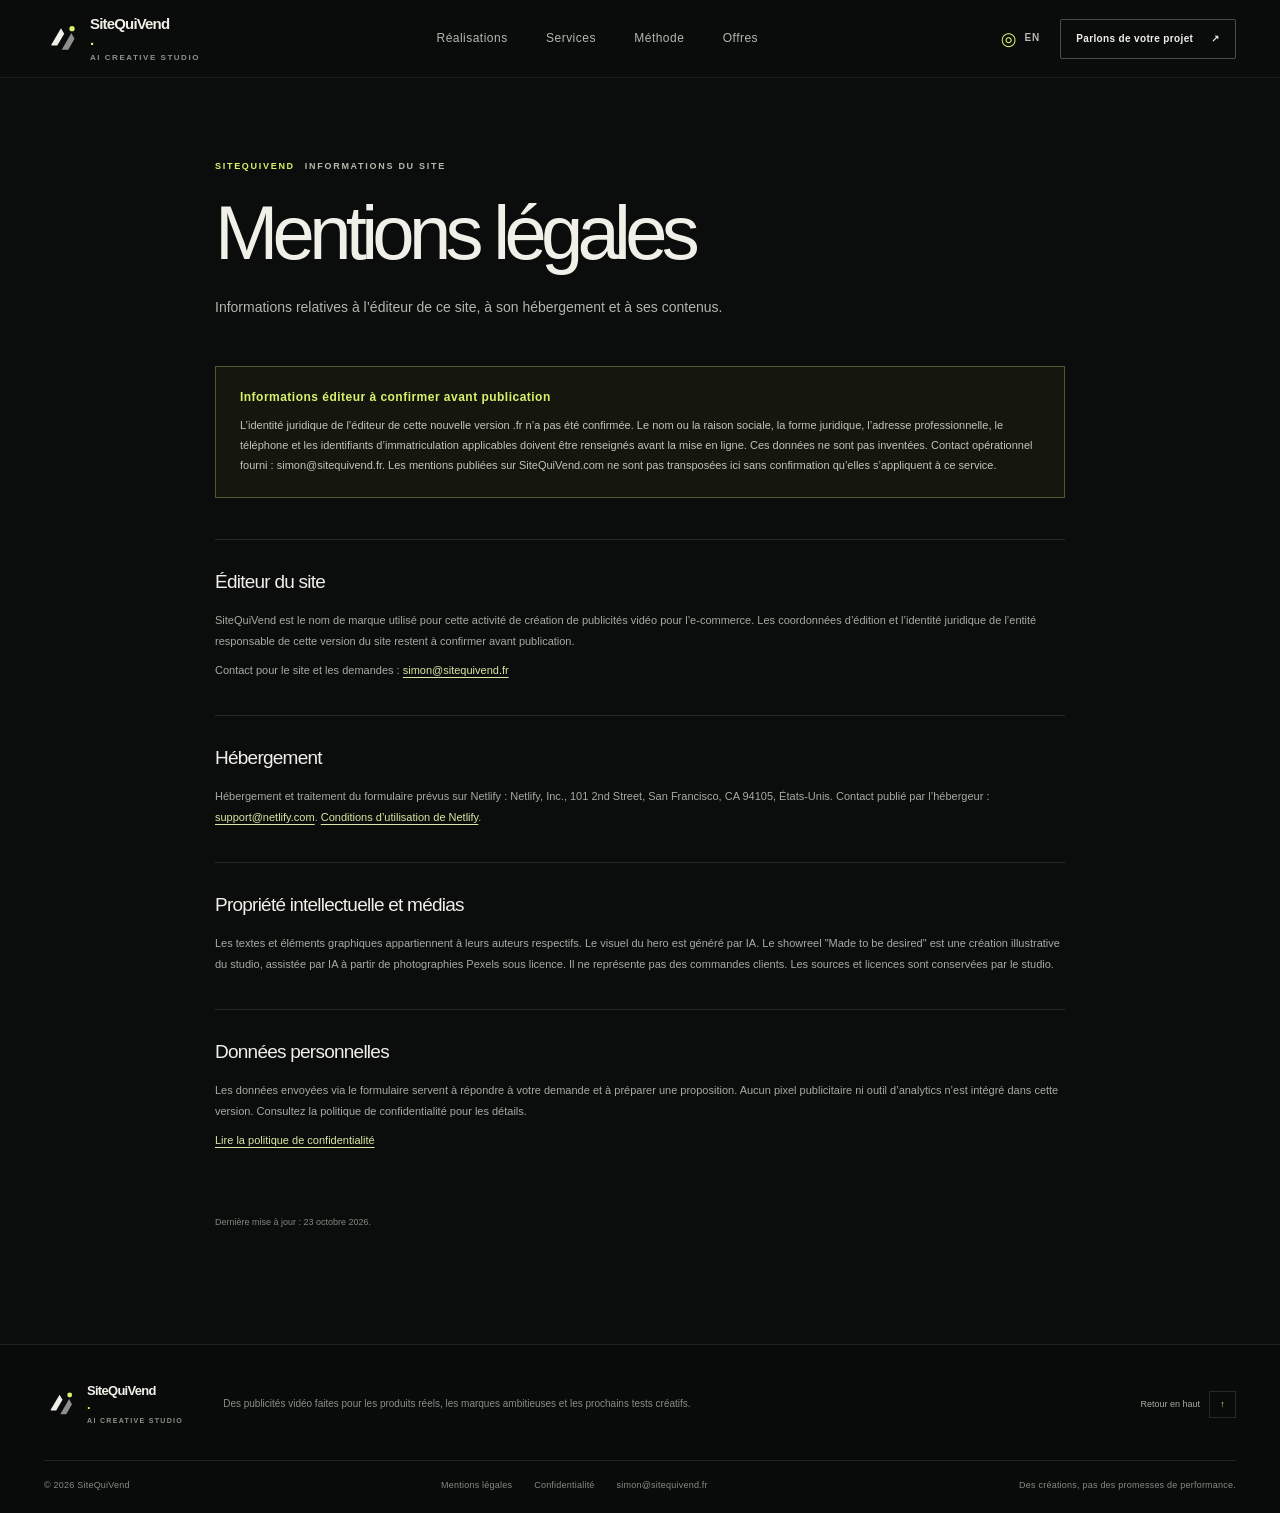
==== commit c685f394: "Feature studio showreel with responsive bilingual video presentation" ====
--- a/mentions-legales.html
+++ b/mentions-legales.html
@@ -66,7 +66,7 @@
 
       <section class="document-section">
         <h2 data-i18n="legal.ipTitle">Propriété intellectuelle et médias</h2>
-        <p data-i18n="legal.ipText">Les textes et éléments graphiques créés pour ce site appartiennent à leurs auteurs respectifs, sous réserve des droits applicables. Le visuel d’ambiance du hero a été généré pour ce site et ne représente ni un produit client ni une publicité livrée. Aucun média stock tiers ni témoignage client n’est intégré à cette version. Tout média ajouté ensuite doit être vérifié : origine, licence, droit à l’image, autorisation des voix et droits d’usage publicitaire.</p>
+        <p data-i18n="legal.ipText">Les textes et éléments graphiques appartiennent à leurs auteurs respectifs. Le visuel du hero est généré par IA. Le showreel "Made to be desired" est une création illustrative du studio, assistée par IA à partir de photographies Pexels sous licence. Il ne représente pas des commandes clients. Les sources et licences sont conservées par le studio.</p>
       </section>
 
       <section class="document-section">
--- a/styles.css
+++ b/styles.css
@@ -497,3 +497,27 @@
   *, *::before, *::after { scroll-behavior: auto !important; animation-duration: .01ms !important; animation-iteration-count: 1 !important; transition-duration: .01ms !important; }
   html.js-enabled [data-reveal] { opacity: 1; transform: none; }
 }
+
+.showreel { display: grid; grid-template-columns: minmax(0, 1fr) minmax(280px, 370px); align-items: center; gap: clamp(40px, 8vw, 120px); padding: 42px; border: 1px solid var(--line); background: var(--ink-2); }
+.showreel__copy { max-width: 520px; }
+.showreel__title { margin: 22px 0; font-family: var(--serif); font-size: clamp(44px, 5vw, 72px); font-weight: 400; letter-spacing: -.055em; line-height: 1.03; }
+.showreel__description { margin: 0; color: var(--paper-muted); font-size: 16px; line-height: 1.8; }
+.showreel__sectors { margin: 28px 0 36px; padding-block: 18px; border-block: 1px solid var(--line); color: var(--paper); font-size: 12px; line-height: 2; }
+.showreel__note { max-width: 440px; margin: 24px 0 0; color: var(--muted); font-size: 11px; line-height: 1.7; }
+.showreel__media { width: 100%; margin: 0; }
+.showreel__video { display: block; width: 100%; height: auto; aspect-ratio: 9 / 16; object-fit: contain; background: #000; border: 1px solid var(--line); }
+.showreel__video:focus-visible { outline: 2px solid var(--accent); outline-offset: 5px; }
+.showreel__media figcaption { margin-top: 12px; color: var(--muted); font-size: 11px; line-height: 1.6; }
+@media (max-width: 760px) {
+  .showreel { grid-template-columns: minmax(0, 1fr); gap: 28px; padding: 24px; }
+  .showreel__copy { max-width: none; }
+  .showreel__title { margin: 18px 0; }
+  .showreel__description { font-size: 14px; }
+  .showreel__sectors { margin: 22px 0 26px; }
+  .showreel__media { max-width: 370px; justify-self: center; order: -1; }
+}
+@media (max-width: 460px) {
+  .showreel { padding: 18px; }
+  .showreel__title { font-size: 44px; }
+  .showreel__copy .button { white-space: normal; text-align: center; }
+}
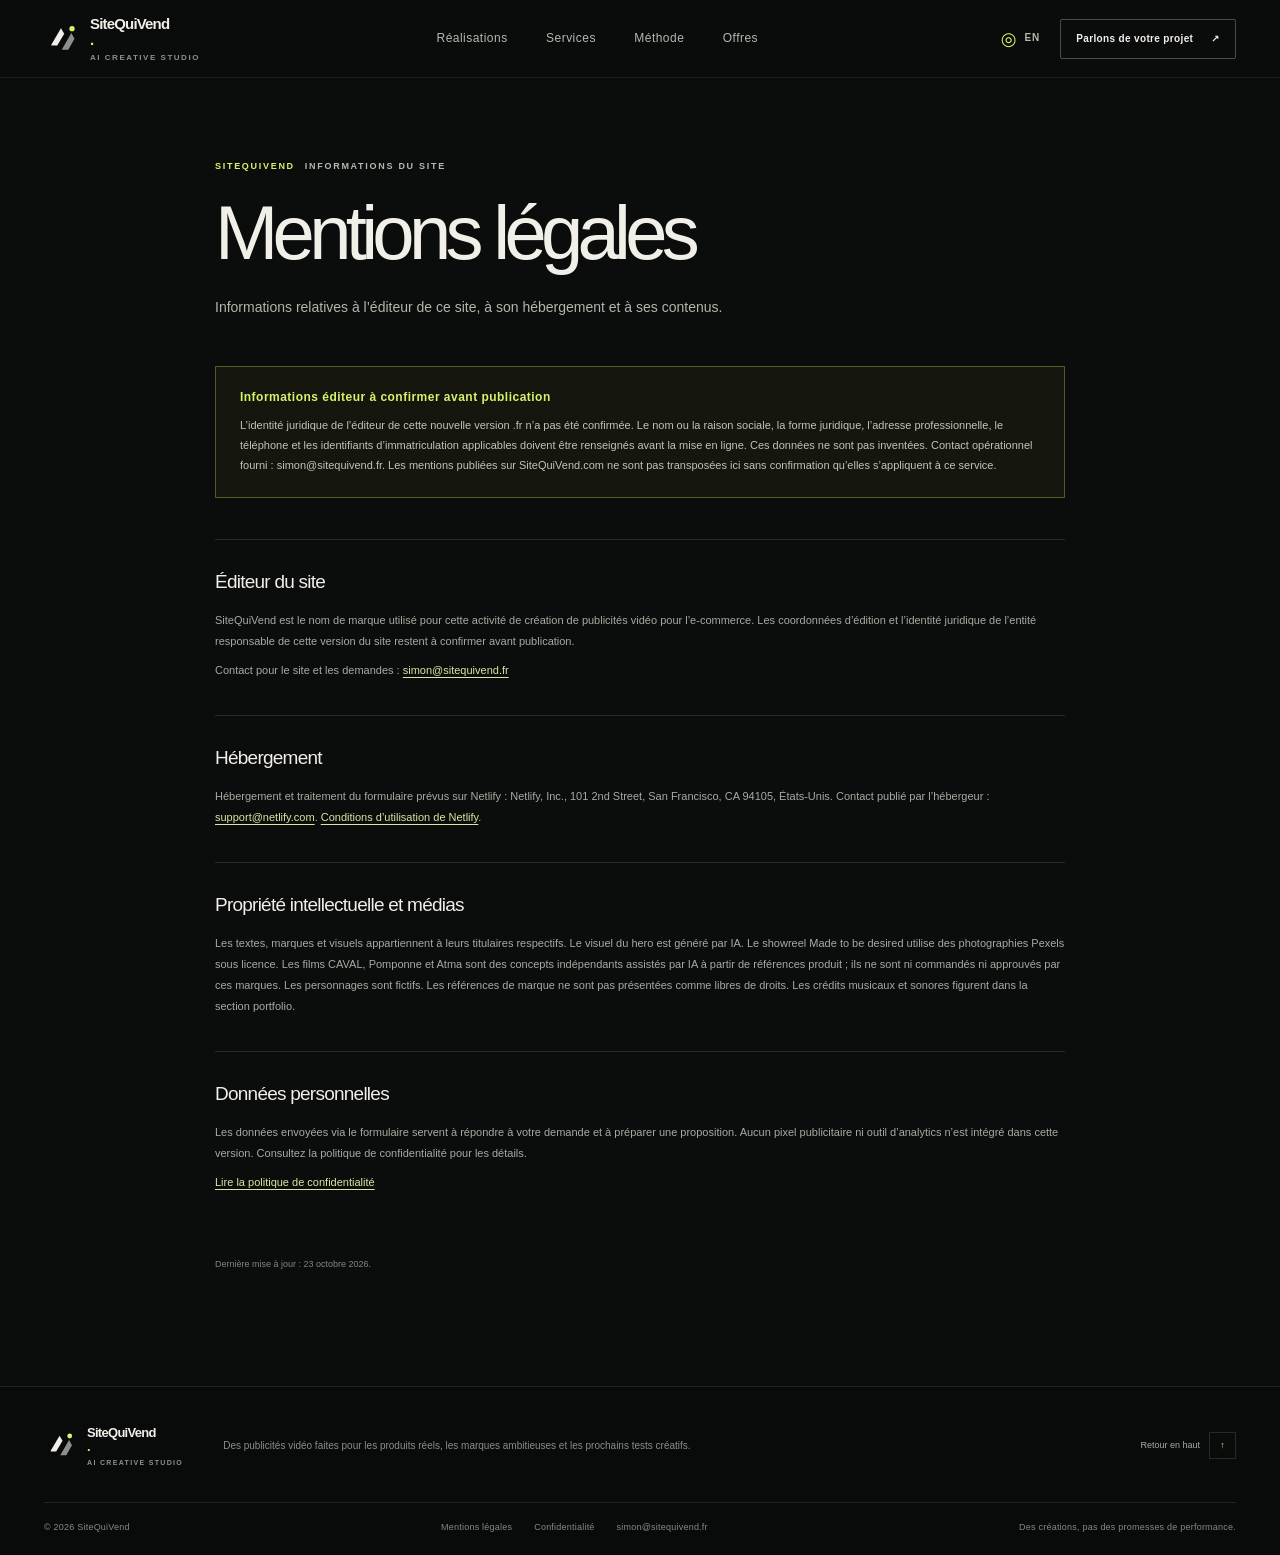
==== commit 19697884: "Embed three portfolio films in a responsive video gallery" ====
--- a/mentions-legales.html
+++ b/mentions-legales.html
@@ -66,7 +66,7 @@
 
       <section class="document-section">
         <h2 data-i18n="legal.ipTitle">Propriété intellectuelle et médias</h2>
-        <p data-i18n="legal.ipText">Les textes et éléments graphiques appartiennent à leurs auteurs respectifs. Le visuel du hero est généré par IA. Le showreel "Made to be desired" est une création illustrative du studio, assistée par IA à partir de photographies Pexels sous licence. Il ne représente pas des commandes clients. Les sources et licences sont conservées par le studio.</p>
+        <p data-i18n="legal.ipText">Les textes, marques et visuels appartiennent à leurs titulaires respectifs. Le visuel du hero est généré par IA. Le showreel Made to be desired utilise des photographies Pexels sous licence. Les films CAVAL, Pomponne et Atma sont des concepts indépendants assistés par IA à partir de références produit ; ils ne sont ni commandés ni approuvés par ces marques. Les personnages sont fictifs. Les références de marque ne sont pas présentées comme libres de droits. Les crédits musicaux et sonores figurent dans la section portfolio.</p>
       </section>
 
       <section class="document-section">
--- a/styles.css
+++ b/styles.css
@@ -498,26 +498,57 @@
   html.js-enabled [data-reveal] { opacity: 1; transform: none; }
 }
 
-.showreel { display: grid; grid-template-columns: minmax(0, 1fr) minmax(280px, 370px); align-items: center; gap: clamp(40px, 8vw, 120px); padding: 42px; border: 1px solid var(--line); background: var(--ink-2); }
-.showreel__copy { max-width: 520px; }
-.showreel__title { margin: 22px 0; font-family: var(--serif); font-size: clamp(44px, 5vw, 72px); font-weight: 400; letter-spacing: -.055em; line-height: 1.03; }
-.showreel__description { margin: 0; color: var(--paper-muted); font-size: 16px; line-height: 1.8; }
-.showreel__sectors { margin: 28px 0 36px; padding-block: 18px; border-block: 1px solid var(--line); color: var(--paper); font-size: 12px; line-height: 2; }
-.showreel__note { max-width: 440px; margin: 24px 0 0; color: var(--muted); font-size: 11px; line-height: 1.7; }
-.showreel__media { width: 100%; margin: 0; }
-.showreel__video { display: block; width: 100%; height: auto; aspect-ratio: 9 / 16; object-fit: contain; background: #000; border: 1px solid var(--line); }
-.showreel__video:focus-visible { outline: 2px solid var(--accent); outline-offset: 5px; }
-.showreel__media figcaption { margin-top: 12px; color: var(--muted); font-size: 11px; line-height: 1.6; }
-@media (max-width: 760px) {
-  .showreel { grid-template-columns: minmax(0, 1fr); gap: 28px; padding: 24px; }
-  .showreel__copy { max-width: none; }
-  .showreel__title { margin: 18px 0; }
-  .showreel__description { font-size: 14px; }
-  .showreel__sectors { margin: 22px 0 26px; }
-  .showreel__media { max-width: 370px; justify-self: center; order: -1; }
-}
-@media (max-width: 460px) {
-  .showreel { padding: 18px; }
-  .showreel__title { font-size: 44px; }
-  .showreel__copy .button { white-space: normal; text-align: center; }
-}
+.portfolio-toolbar { display: flex; justify-content: space-between; align-items: center; gap: 20px; margin: -12px 0 24px; color: var(--paper-muted); font-size: 12px; }
+.portfolio-toolbar p { margin: 0; }
+.portfolio-motion { flex-shrink: 0; padding: 9px 13px; border: 1px solid var(--line-strong); border-radius: 24px; background: transparent; cursor: pointer; font-size: 11px; }
+.portfolio-motion:hover { border-color: var(--paper-muted); }
+.portfolio-grid { display: grid; grid-template-columns: repeat(3, minmax(0, 1fr)); gap: 28px; max-width: 1120px; margin-inline: auto; }
+.portfolio-film { min-width: 0; }
+.portfolio-film__screen { display: block; position: relative; overflow: hidden; aspect-ratio: 9 / 16; border-radius: 12px; background: var(--surface); isolation: isolate; }
+.portfolio-film__screen video { display: block; width: 100%; height: 100%; object-fit: cover; }
+.portfolio-film__screen::after { content: ''; position: absolute; inset: 70% 0 0; background: linear-gradient(transparent, rgba(0,0,0,.4)); pointer-events: none; }
+.portfolio-film__play { position: absolute; z-index: 1; right: 16px; bottom: 20px; display: flex; align-items: center; gap: 9px; padding: 10px 14px 10px 10px; background: rgba(11,13,12,.8); color: #fff; border: 1px solid rgba(255,255,255,.35); border-radius: 28px; font-size: 11px; backdrop-filter: blur(8px); transition: background .2s; }
+.portfolio-film__play svg { width: 19px; height: 19px; }
+.portfolio-film__screen:hover .portfolio-film__play { background: var(--accent); color: var(--accent-dark); border-color: var(--accent); }
+.portfolio-film__meta { display: flex; justify-content: space-between; gap: 12px; margin-top: 20px; color: var(--paper-muted); font-size: 11px; }
+.portfolio-film h3 { margin: 8px 0 0; font-size: clamp(24px, 2.7vw, 36px); font-weight: 550; line-height: 1.2; letter-spacing: -.04em; }
+.portfolio-film__product { margin: 6px 0 0; color: var(--muted); font-size: 13px; }
+.portfolio-bottom { display: flex; align-items: center; justify-content: space-between; gap: 36px; margin-top: 44px; padding-top: 30px; border-top: 1px solid var(--line); }
+.portfolio-note { max-width: 560px; margin: 0 0 12px; color: var(--muted); font-size: 11px; line-height: 1.8; }
+.portfolio-showreel { color: var(--paper); font-size: 12px; text-decoration: underline; text-underline-offset: 5px; }
+.portfolio-credits { margin-top: 30px; color: var(--muted); font-size: 11px; line-height: 1.8; }
+.portfolio-credits summary { width: fit-content; padding: 8px 0; cursor: pointer; }
+.portfolio-credits p { max-width: 900px; }
+.portfolio-credits a { text-decoration: underline; text-underline-offset: 3px; }
+.portfolio-swipe { display: none; }
+.portfolio-film__screen:focus-visible, .portfolio-motion:focus-visible, .film-dialog button:focus-visible { outline: 2px solid var(--accent); outline-offset: 5px; }
+body.film-open { overflow: hidden; }
+.film-dialog { width: min(560px, calc(100% - 32px)); max-height: calc(100dvh - 28px); margin: auto; padding: 20px; border: 1px solid var(--line-strong); border-radius: 16px; background: var(--ink-2); color: var(--paper); box-shadow: 0 24px 100px rgba(0,0,0,.5); }
+.film-dialog::backdrop { background: rgba(0,0,0,.88); }
+.film-dialog__heading { display: flex; align-items: center; justify-content: space-between; gap: 12px; margin-bottom: 16px; }
+.film-dialog__heading h2 { margin: 0; font-family: var(--sans); font-size: 14px; font-weight: 500; letter-spacing: 0; }
+.film-dialog__close { display: grid; place-items: center; width: 40px; height: 40px; flex-shrink: 0; border: 1px solid var(--line); border-radius: 50%; background: transparent; cursor: pointer; }
+.film-dialog__close svg { width: 22px; height: 22px; }
+.film-dialog__video { display: block; width: auto; max-width: 100%; height: min(670px, calc(100dvh - 208px)); aspect-ratio: 9 / 16; object-fit: contain; margin-inline: auto; background: #000; }
+.film-dialog__footer { display: flex; align-items: center; justify-content: space-between; gap: 20px; margin-top: 16px; font-size: 10px; color: var(--paper-muted); }
+.film-dialog__footer p { max-width: 260px; margin: 0; }
+.film-dialog__footer a { flex-shrink: 0; text-decoration: underline; text-underline-offset: 3px; }
+@media (max-width: 800px) {
+  .portfolio-grid { gap: 18px; }
+  .portfolio-film__meta { font-size: 10px; }
+  .portfolio-bottom { align-items: flex-start; flex-direction: column; gap: 24px; }
+}
+@media (max-width: 600px) {
+  .portfolio-toolbar { align-items: flex-start; flex-direction: column; gap: 14px; margin-top: 0; }
+  .portfolio-grid { display: flex; overflow-x: auto; gap: 18px; padding: 5px 5px 18px; scroll-snap-type: x mandatory; scrollbar-width: thin; scrollbar-color: var(--line-strong) transparent; }
+  .portfolio-film { flex: 0 0 83%; max-width: 340px; scroll-snap-align: start; }
+  .portfolio-film h3 { font-size: 28px; }
+  .portfolio-film__meta { margin-top: 16px; font-size: 11px; }
+  .portfolio-swipe { display: block; margin: 14px 0 0; color: var(--muted); font-size: 11px; }
+  .portfolio-bottom { margin-top: 26px; padding-top: 24px; }
+  .portfolio-bottom .button { white-space: normal; }
+  .film-dialog { padding: 14px; }
+  .film-dialog__heading { margin-bottom: 12px; }
+  .film-dialog__video { height: min(670px, calc(100dvh - 194px)); }
+  .film-dialog__footer { gap: 12px; font-size: 9px; }
+}
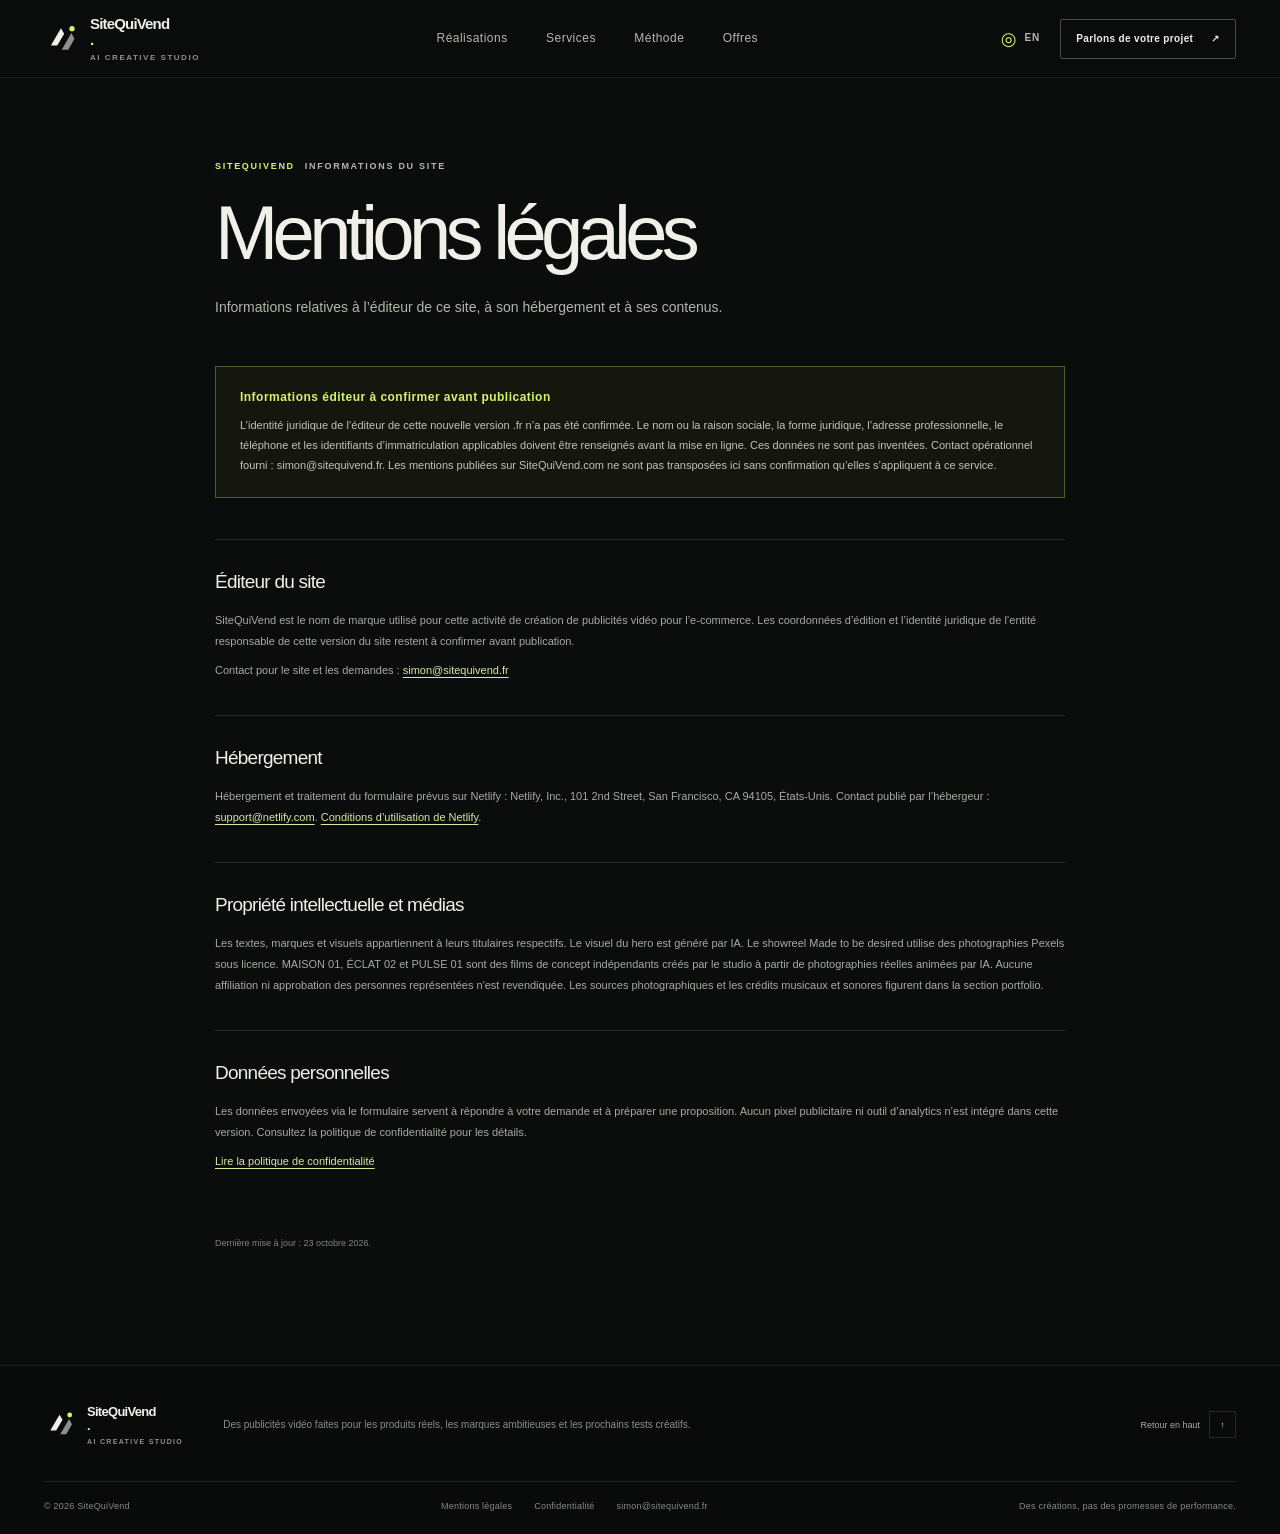
==== commit 726e2010: "Replace portfolio gallery with Maison Eclat and Pulse films" ====
--- a/mentions-legales.html
+++ b/mentions-legales.html
@@ -20,7 +20,7 @@
       document.documentElement.dataset.lang = initialLanguage;
     } catch (_) { document.documentElement.lang = 'fr'; }
   </script>
-  <script src="/site.js" defer></script>
+  <script src="/site.js?v=portfolio-h3-20261026" defer></script>
   <title>Mentions légales | SiteQuiVend</title>
 </head>
 <body class="document-page" data-page="legal">
@@ -66,7 +66,7 @@
 
       <section class="document-section">
         <h2 data-i18n="legal.ipTitle">Propriété intellectuelle et médias</h2>
-        <p data-i18n="legal.ipText">Les textes, marques et visuels appartiennent à leurs titulaires respectifs. Le visuel du hero est généré par IA. Le showreel Made to be desired utilise des photographies Pexels sous licence. Les films CAVAL, Pomponne et Atma sont des concepts indépendants assistés par IA à partir de références produit ; ils ne sont ni commandés ni approuvés par ces marques. Les personnages sont fictifs. Les références de marque ne sont pas présentées comme libres de droits. Les crédits musicaux et sonores figurent dans la section portfolio.</p>
+        <p data-i18n="legal.ipText">Les textes, marques et visuels appartiennent à leurs titulaires respectifs. Le visuel du hero est généré par IA. Le showreel Made to be desired utilise des photographies Pexels sous licence. MAISON 01, ÉCLAT 02 et PULSE 01 sont des films de concept indépendants créés par le studio à partir de photographies réelles animées par IA. Aucune affiliation ni approbation des personnes représentées n'est revendiquée. Les sources photographiques et les crédits musicaux et sonores figurent dans la section portfolio.</p>
       </section>
 
       <section class="document-section">
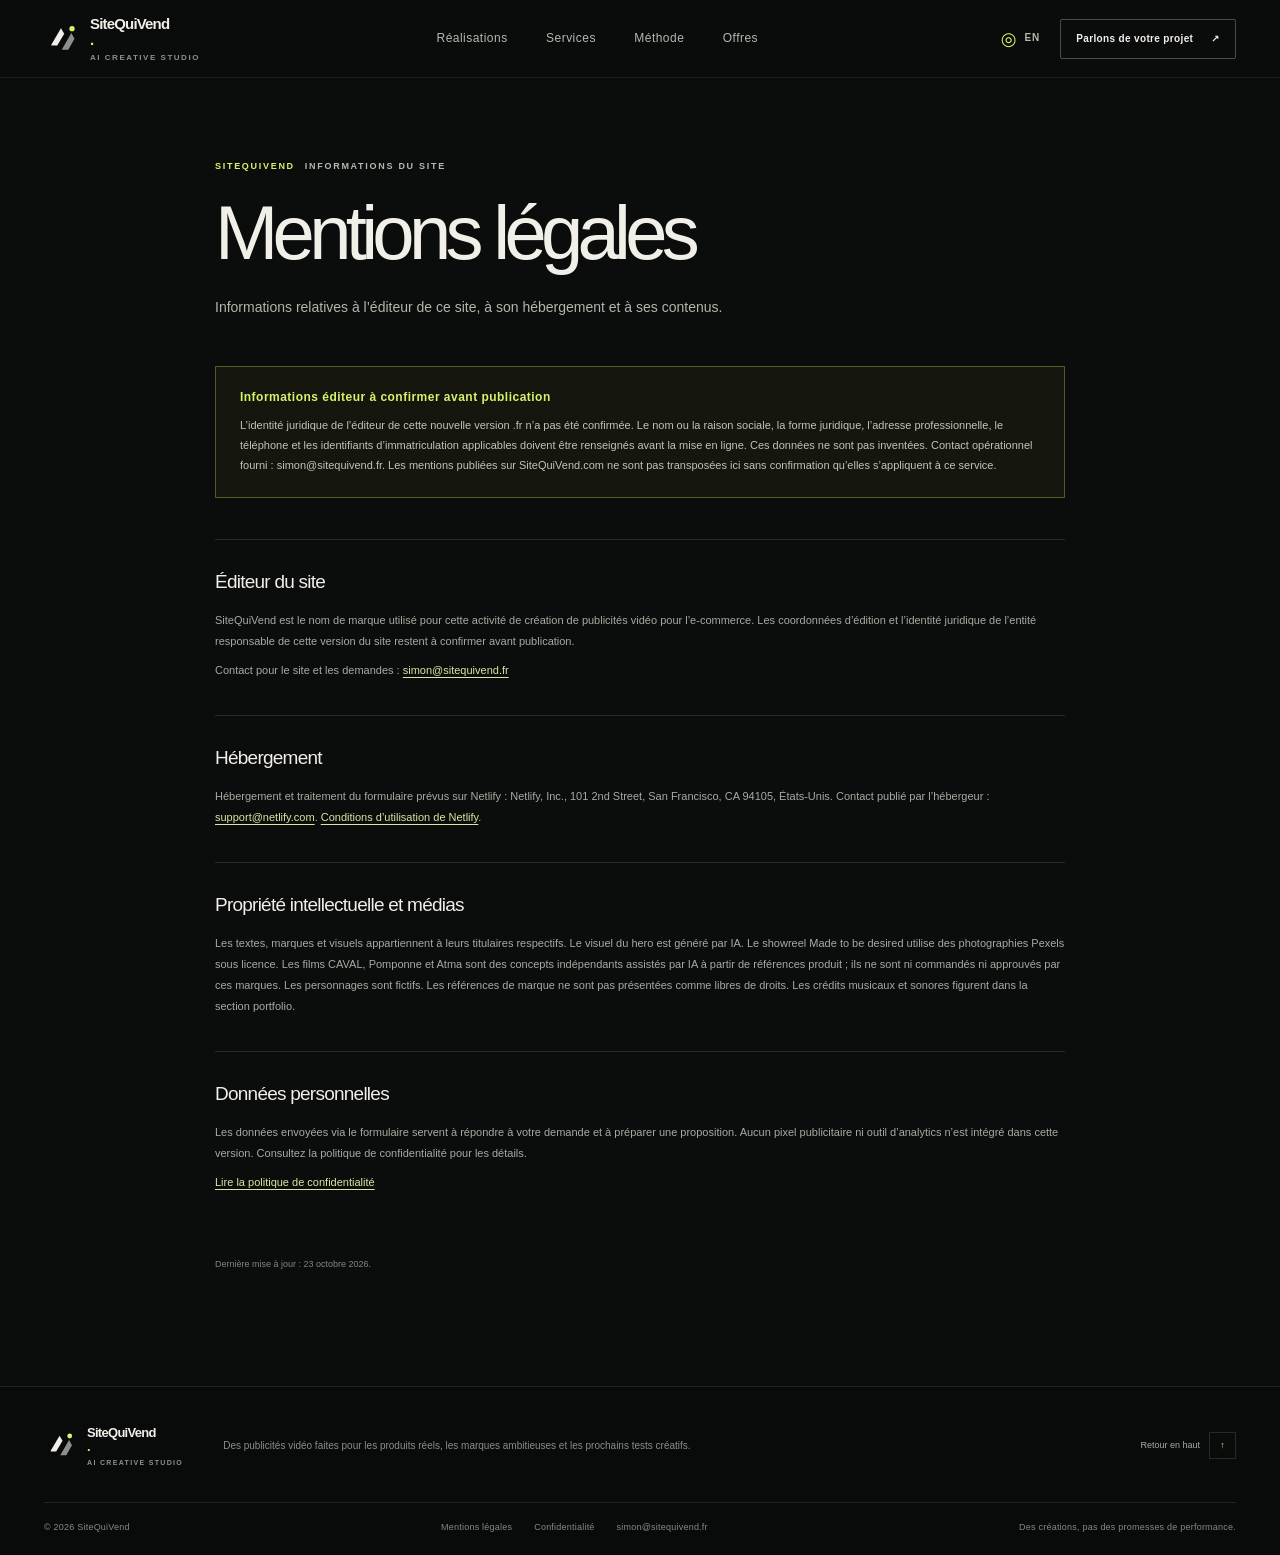
==== commit 041003ca: "Merge 1969788423cd8da86add6ebf3053d3f564ce9604 into ccbe1bc6fb981ee2d82a9efc0169fb60a46f0b19" ====
--- a/mentions-legales.html
+++ b/mentions-legales.html
@@ -20,7 +20,7 @@
       document.documentElement.dataset.lang = initialLanguage;
     } catch (_) { document.documentElement.lang = 'fr'; }
   </script>
-  <script src="/site.js?v=portfolio-h3-20261026" defer></script>
+  <script src="/site.js" defer></script>
   <title>Mentions légales | SiteQuiVend</title>
 </head>
 <body class="document-page" data-page="legal">
@@ -66,7 +66,7 @@
 
       <section class="document-section">
         <h2 data-i18n="legal.ipTitle">Propriété intellectuelle et médias</h2>
-        <p data-i18n="legal.ipText">Les textes, marques et visuels appartiennent à leurs titulaires respectifs. Le visuel du hero est généré par IA. Le showreel Made to be desired utilise des photographies Pexels sous licence. MAISON 01, ÉCLAT 02 et PULSE 01 sont des films de concept indépendants créés par le studio à partir de photographies réelles animées par IA. Aucune affiliation ni approbation des personnes représentées n'est revendiquée. Les sources photographiques et les crédits musicaux et sonores figurent dans la section portfolio.</p>
+        <p data-i18n="legal.ipText">Les textes, marques et visuels appartiennent à leurs titulaires respectifs. Le visuel du hero est généré par IA. Le showreel Made to be desired utilise des photographies Pexels sous licence. Les films CAVAL, Pomponne et Atma sont des concepts indépendants assistés par IA à partir de références produit ; ils ne sont ni commandés ni approuvés par ces marques. Les personnages sont fictifs. Les références de marque ne sont pas présentées comme libres de droits. Les crédits musicaux et sonores figurent dans la section portfolio.</p>
       </section>
 
       <section class="document-section">
